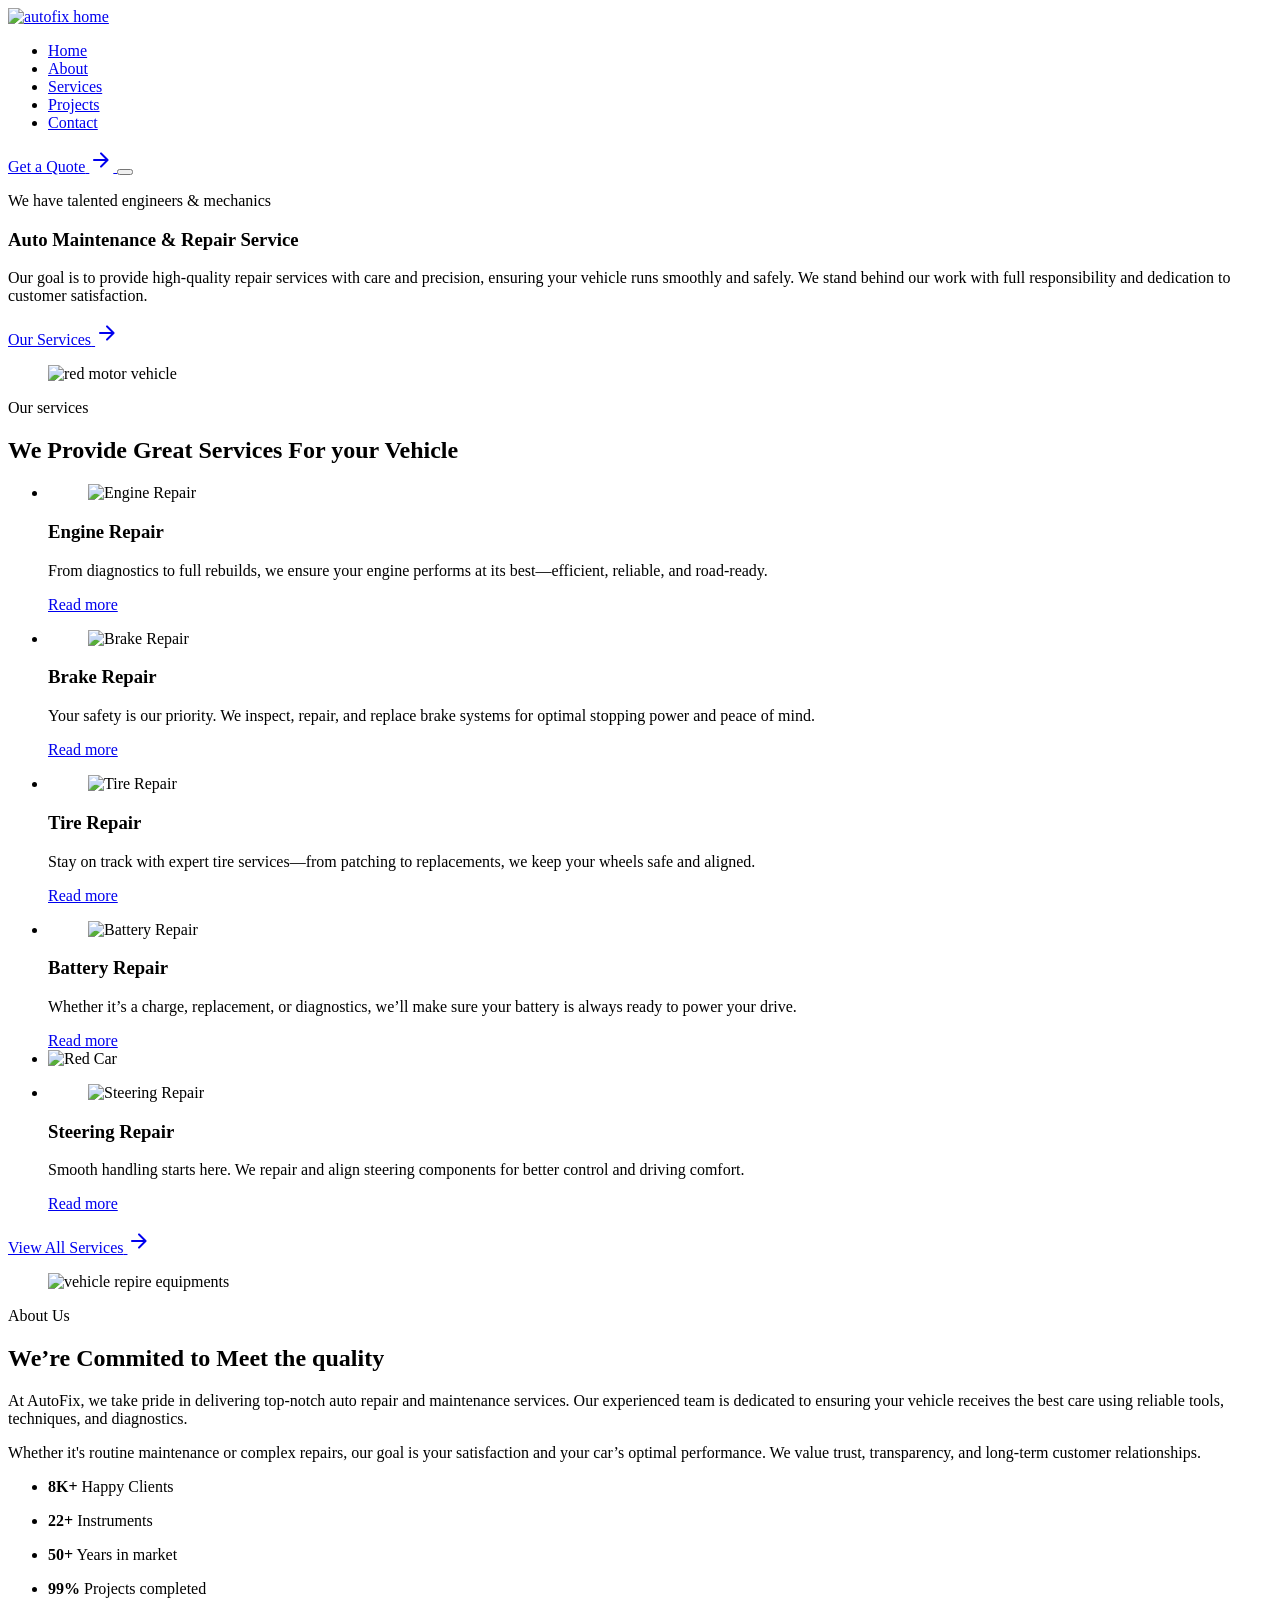
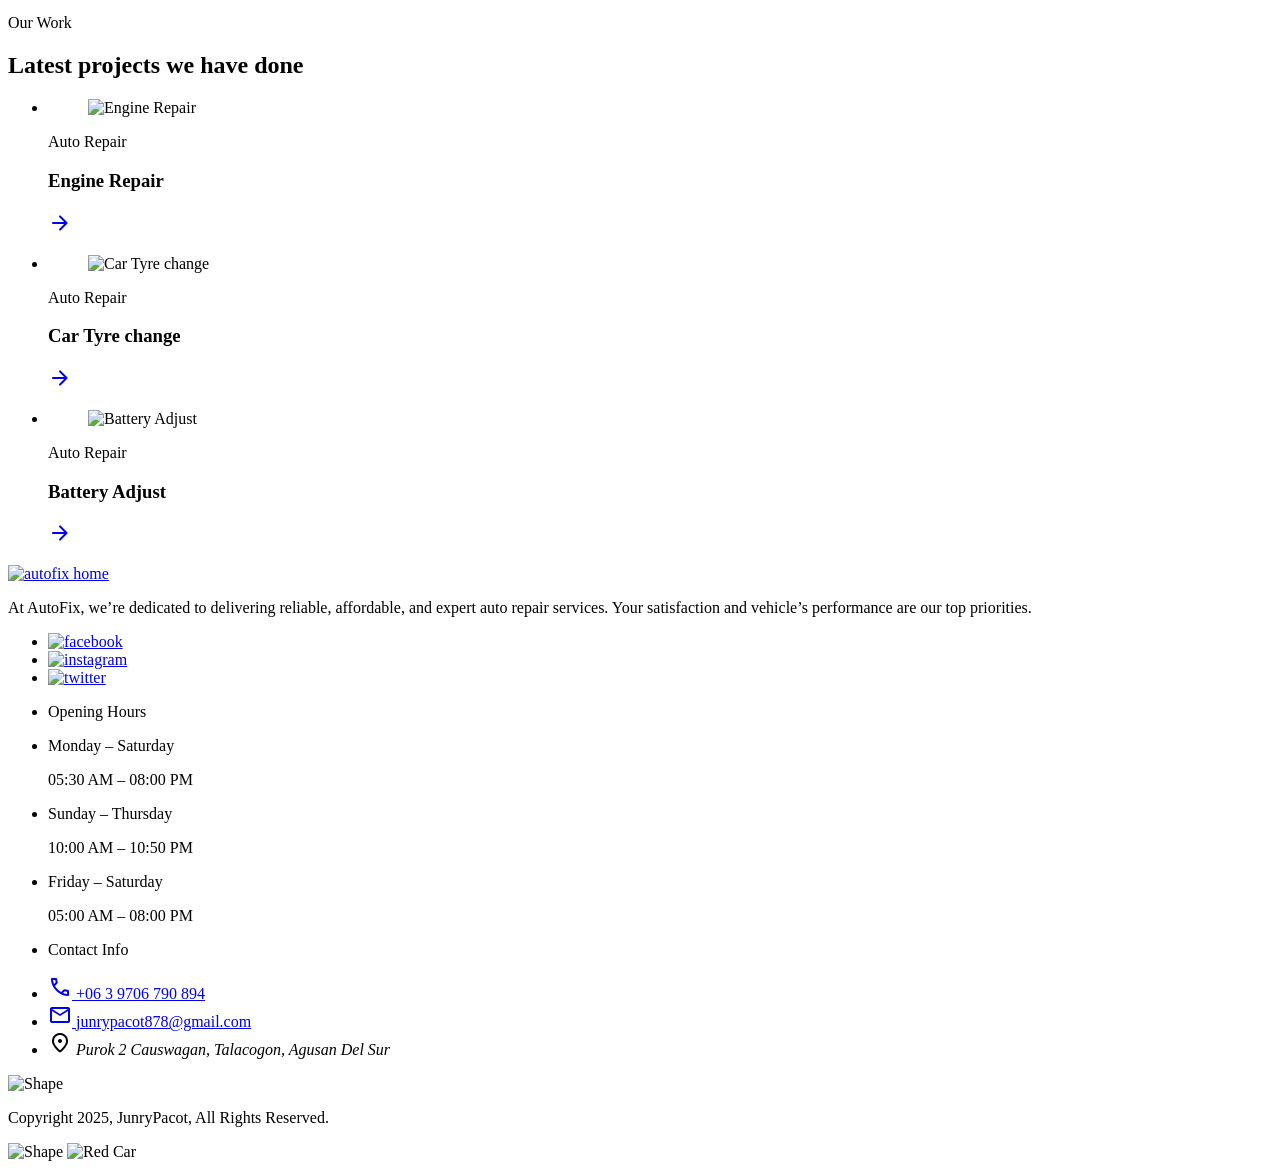
==== Autofix.html @ afc00304 "Create Autofix.html" ====
<!DOCTYPE html>
<html lang="en">

<head>
  <meta charset="UTF-8">
  <meta http-equiv="X-UA-Compatible" content="IE=edge">
  <meta name="viewport" content="width=device-width, initial-scale=1.0">

  <!-- 
    - primary meta tags
  -->
  <title>Autofix - Auto Maintenance & Repair Service</title>
  <meta name="title" content="Autofix - Auto Maintenance & Repair Service">
  <meta name="description" content="This is a vehicle repair html template made by codewithsadee">

  <!-- 
    - favicon
  -->
  <link rel="shortcut icon" href="favicon.svg" type="image/svg+xml">

  <!-- 
    - google font link
  -->
  <link rel="preconnect" href="https://fonts.googleapis.com">
  <link rel="preconnect" href="https://fonts.gstatic.com" crossorigin>
  <link href="https://fonts.googleapis.com/css2?family=Chakra+Petch:wght@400;600;700&family=Mulish&display=swap"
    rel="stylesheet">

  <!-- 
    - material icon font
  -->
  <link rel="stylesheet"
    href="https://fonts.googleapis.com/css2?family=Material+Symbols+Rounded:opsz,wght,FILL,GRAD@40,600,0,0" />

  <!-- 
    - custom css link
  -->
  <link rel="stylesheet" href="style.css">

  <!-- 
    - preload images
  -->
  <link rel="preload" as="image" href="hero-banner.png">
  <link rel="preload" as="image" href="hero-bg.jpg">

</head>

<body>

  <!-- 
    - #HEADER
  -->

  <header class="header">
    <div class="container">

      <a href="#" class="logo">
        <img src="logo.png" width="128" height="63" alt="autofix home">
      </a>

      <nav class="navbar" data-navbar>
  <ul class="navbar-list">

    <li>
      <a href="#home" class="navbar-link">Home</a> <!-- Add id="home" on your HERO section -->
    </li>

    <li>
      <a href="#about" class="navbar-link">About</a> <!-- Add id="about" to the ABOUT section -->
    </li>

    <li>
    <a href="#services" class="navbar-link">Services</a>

    </li>

    <li>
      <a href="#projects" class="navbar-link">Projects</a> <!-- Add id="projects" to WORK section -->
    </li>

    <li>
      <a href="#contact" class="navbar-link">Contact</a> <!-- Add id="contact" to footer or contact section -->
    </li>

  </ul>
</nav>


      <a href="#" class="btn btn-primary">
        <span class="span">Get a Quote</span>

        <span class="material-symbols-rounded">arrow_forward</span>
      </a>

      <button class="nav-toggle-btn" aria-label="toggle menu" data-nav-toggler>
        <span class="nav-toggle-icon icon-1"></span>
        <span class="nav-toggle-icon icon-2"></span>
        <span class="nav-toggle-icon icon-3"></span>
      </button>

    </div>
  </header>





  <main>
    <article>

      <!-- 
        - #HERO
      -->

      <!-- HERO Section -->
      <section id="home" class="hero has-bg-image" aria-label="home" style="background-image: url('hero-bg.jpg')">

        <div class="container">

          <div class="hero-content">

            <p class="section-subtitle :dark">We have talented engineers & mechanics</p>

            <h1 class="h1 section-title">Auto Maintenance & Repair Service</h1>

            <p class="section-text">
              Our goal is to provide high-quality repair services with care and precision, ensuring your vehicle runs smoothly and safely.
               We stand behind our work with full responsibility and dedication to customer satisfaction.
            </p>

            <a href="#services" class="btn">
              <span class="span">Our Services</span>

              <span class="material-symbols-rounded">arrow_forward</span>
            </a>

          </div>

          <figure class="hero-banner" style="--width: 1228; --height: 789;">
            <img src="hero-banner.png" width="1228" height="789" alt="red motor vehicle"
              class="move-anim">
          </figure>

        </div>
      </section>





      <!-- 
        - #SERVICE
      -->

      <section id="services" class="section service has-bg-image" aria-labelledby="service-label" style="background-image: url('service-bg.jpg')">


        <div class="container">

          <p class="section-subtitle :light" id="service-label">Our services</p>

          <h2 class="h2 section-title">We Provide Great Services For your Vehicle</h2>

          <ul class="service-list">

            <li>
              <div class="service-card">

                <figure class="card-icon">
                  <img src="services-1.png" width="110" height="110" loading="lazy" alt="Engine Repair">
                </figure>

                <h3 class="h3 card-title">Engine Repair</h3>

                <p class="card-text">
                   From diagnostics to full rebuilds, we ensure your engine performs at its best—efficient, reliable, and road-ready.
                </p>

                <a href="#" class="btn-link">Read more</a>

              </div>
            </li>

            <li>
              <div class="service-card">

                <figure class="card-icon">
                  <img src="services-2.png" width="110" height="110" loading="lazy" alt="Brake Repair">
                </figure>

                <h3 class="h3 card-title">Brake Repair</h3>

                <p class="card-text">
                  Your safety is our priority. We inspect, repair, and replace brake systems for optimal stopping power and peace of mind.
                </p>

                <a href="#" class="btn-link">Read more</a>

              </div>
            </li>

            <li>
              <div class="service-card">

                <figure class="card-icon">
                  <img src="services-3.png" width="110" height="110" loading="lazy" alt="Tire Repair">
                </figure>

                <h3 class="h3 card-title">Tire Repair</h3>

                <p class="card-text">
                  Stay on track with expert tire services—from patching to replacements, we keep your wheels safe and aligned.
                </p>

                <a href="#" class="btn-link">Read more</a>

              </div>
            </li>

            <li>
              <div class="service-card">

                <figure class="card-icon">
                  <img src="services-4.png" width="110" height="110" loading="lazy"
                    alt="Battery Repair">
                </figure>

                <h3 class="h3 card-title">Battery Repair</h3>

                <p class="card-text">
                   Whether it’s a charge, replacement, or diagnostics, we’ll make sure your battery is always ready to power your drive.
                </p>

                <a href="#" class="btn-link">Read more</a>

              </div>
            </li>

            <li class="service-banner">
              <img src="services-5.png" width="646" height="380" loading="lazy" alt="Red Car"
                class="move-anim">
            </li>

            <li>
              <div class="service-card">

                <figure class="card-icon">
                  <img src="services-6.png" width="110" height="110" loading="lazy"
                    alt="Steering Repair">
                </figure>

                <h3 class="h3 card-title">Steering Repair</h3>

                <p class="card-text">
                  Smooth handling starts here. We repair and align steering components for better control and driving comfort.
                </p>

                <a href="#" class="btn-link">Read more</a>

              </div>
            </li>

          </ul>

          <a href="#" class="btn">
            <span class="span">View All Services</span>

            <span class="material-symbols-rounded">arrow_forward</span>
          </a>

        </div>
      </section>





      <!-- 
        - #ABOUT
      -->

      <!-- ABOUT Section -->
      <section id="about" class="section about has-before" aria-labelledby="about-label">

        <div class="container">

          <figure class="about-banner">
            <img src="about-banner.png" width="540" height="540" loading="lazy"
              alt="vehicle repire equipments" class="w-100">
          </figure>

          <div class="about-content">

            <p class="section-subtitle :dark">About Us</p>

            <h2 class="h2 section-title">We’re Commited to Meet the quality</h2>

            <p class="section-text">
               At AutoFix, we take pride in delivering top-notch auto repair and maintenance services. Our experienced team is
               dedicated to ensuring your vehicle receives the best care using reliable tools, techniques, and diagnostics.
            </p>

            <p class="section-text">
               Whether it's routine maintenance or complex repairs, our goal is your satisfaction and your car’s optimal
               performance. We value trust, transparency, and long-term customer relationships.
            </p>

            <ul class="about-list">

              <li class="about-item">
                <p>
                  <strong class="display-1 strong">8K+</strong> Happy Clients
                </p>
              </li>

              <li class="about-item">
                <p>
                  <strong class="display-1 strong">22+</strong> Instruments
                </p>
              </li>

              <li class="about-item">
                <p>
                  <strong class="display-1 strong">50+</strong> Years in market
                </p>
              </li>

              <li class="about-item">
                <p>
                  <strong class="display-1 strong">99%</strong> Projects completed
                </p>
              </li>

            </ul>

          </div>

        </div>
      </section>





      <!-- 
        - #WORK
      -->

      <!-- WORK Section -->
       <section id="projects" class="section work" aria-labelledby="work-label">

        <div class="container">

          <p class="section-subtitle :light" id="work-label">Our Work</p>

          <h2 class="h2 section-title">Latest projects we have done</h2>

          <ul class="has-scrollbar">

            <li class="scrollbar-item">
              <div class="work-card">

                <figure class="card-banner img-holder" style="--width: 350; --height: 406;">
                  <img src="work-1.jpg" width="350" height="406" loading="lazy" alt="Engine Repair"
                    class="img-cover">
                </figure>

                <div class="card-content">
                  <p class="card-subtitle">Auto Repair</p>

                  <h3 class="h3 card-title">Engine Repair</h3>

                  <a href="#" class="card-btn">
                    <span class="material-symbols-rounded">arrow_forward</span>
                  </a>
                </div>

              </div>
            </li>

            <li class="scrollbar-item">
              <div class="work-card">

                <figure class="card-banner img-holder" style="--width: 350; --height: 406;">
                  <img src="work-2.jpg" width="350" height="406" loading="lazy" alt="Car Tyre change"
                    class="img-cover">
                </figure>

                <div class="card-content">
                  <p class="card-subtitle">Auto Repair</p>

                  <h3 class="h3 card-title">Car Tyre change</h3>

                  <a href="#" class="card-btn">
                    <span class="material-symbols-rounded">arrow_forward</span>
                  </a>
                </div>

              </div>
            </li>

            <li class="scrollbar-item">
              <div class="work-card">

                <figure class="card-banner img-holder" style="--width: 350; --height: 406;">
                  <img src="work-3.jpg" width="350" height="406" loading="lazy" alt="Battery Adjust"
                    class="img-cover">
                </figure>

                <div class="card-content">
                  <p class="card-subtitle">Auto Repair</p>

                  <h3 class="h3 card-title">Battery Adjust</h3>

                  <a href="#" class="card-btn">
                    <span class="material-symbols-rounded">arrow_forward</span>
                  </a>
                </div>

              </div>
            </li>

          </ul>

        </div>
      </section>

    </article>
  </main>





  <!-- 
    - #FOOTER
  -->

  <!-- You can add an ID to the footer -->
    <footer class="footer" id="contact">


    <div class="footer-top section">
      <div class="container">

        <div class="footer-brand">

          <a href="#" class="logo">
            <img src="logo.png" width="128" height="63" alt="autofix home">
          </a>

          <p class="footer-text">
            At AutoFix, we’re dedicated to delivering reliable, affordable, and expert auto repair services. Your satisfaction and vehicle’s performance are our top priorities.
         </p>
          </p>

          <ul class="social-list">

            <li>
              <a href="#" class="social-link">
                <img src="facebook.svg" alt="facebook">
              </a>
            </li>

            <li>
              <a href="#" class="social-link">
                <img src="instagram.svg" alt="instagram">
              </a>
            </li>

            <li>
              <a href="#" class="social-link">
                <img src="twitter.svg" alt="twitter">
              </a>
            </li>

          </ul>

        </div>

        <ul class="footer-list">

          <li>
            <p class="h3">Opening Hours</p>
          </li>

          <li>
            <p class="p">Monday – Saturday</p>

            <span class="span">05:30 AM – 08:00 PM</span>
          </li>

          <li>
            <p class="p">Sunday – Thursday</p>

            <span class="span">10:00 AM – 10:50 PM</span>
          </li>

          <li>
            <p class="p">Friday – Saturday</p>

            <span class="span">05:00 AM – 08:00 PM</span>
          </li>

        </ul>

        <ul class="footer-list">

          <li>
            <p class="h3">Contact Info</p>
          </li>

          <li>
            <a href="tel:+01234567890" class="footer-link">
              <span class="material-symbols-rounded">call</span>

              <span class="span">+06 3 9706 790 894</span>
            </a>
          </li>

          <li>
            <a href="mailto:junrypacot878@gmail.com" class="footer-link">
              <span class="material-symbols-rounded">mail</span>

              <span class="span">junrypacot878@gmail.com</span>
            </a>
          </li>

          <li>
            <address class="footer-link address">
              <span class="material-symbols-rounded">location_on</span>

              <span class="span">Purok 2 Causwagan, Talacogon, Agusan Del Sur </span>
            </address>
          </li>

        </ul>

      </div>

      <img src="footer-shape-3.png" width="637" height="173" loading="lazy" alt="Shape"
        class="shape shape-3 move-anim">

    </div>

    <div class="footer-bottom">
      <div class="container">

        <p class="copyright">Copyright 2025, JunryPacot, All Rights Reserved.</p>

        <img src="footer-shape-2.png" width="778" height="335" loading="lazy" alt="Shape"
          class="shape shape-2">

        <img src="footer-shape-1.png" width="805" height="652" loading="lazy" alt="Red Car"
          class="shape shape-1 move-anim">

      </div>
    </div>

  </footer>





  <!-- 
    - custom js link
  -->
  <script src="script.js"></script>

</body>

</html>
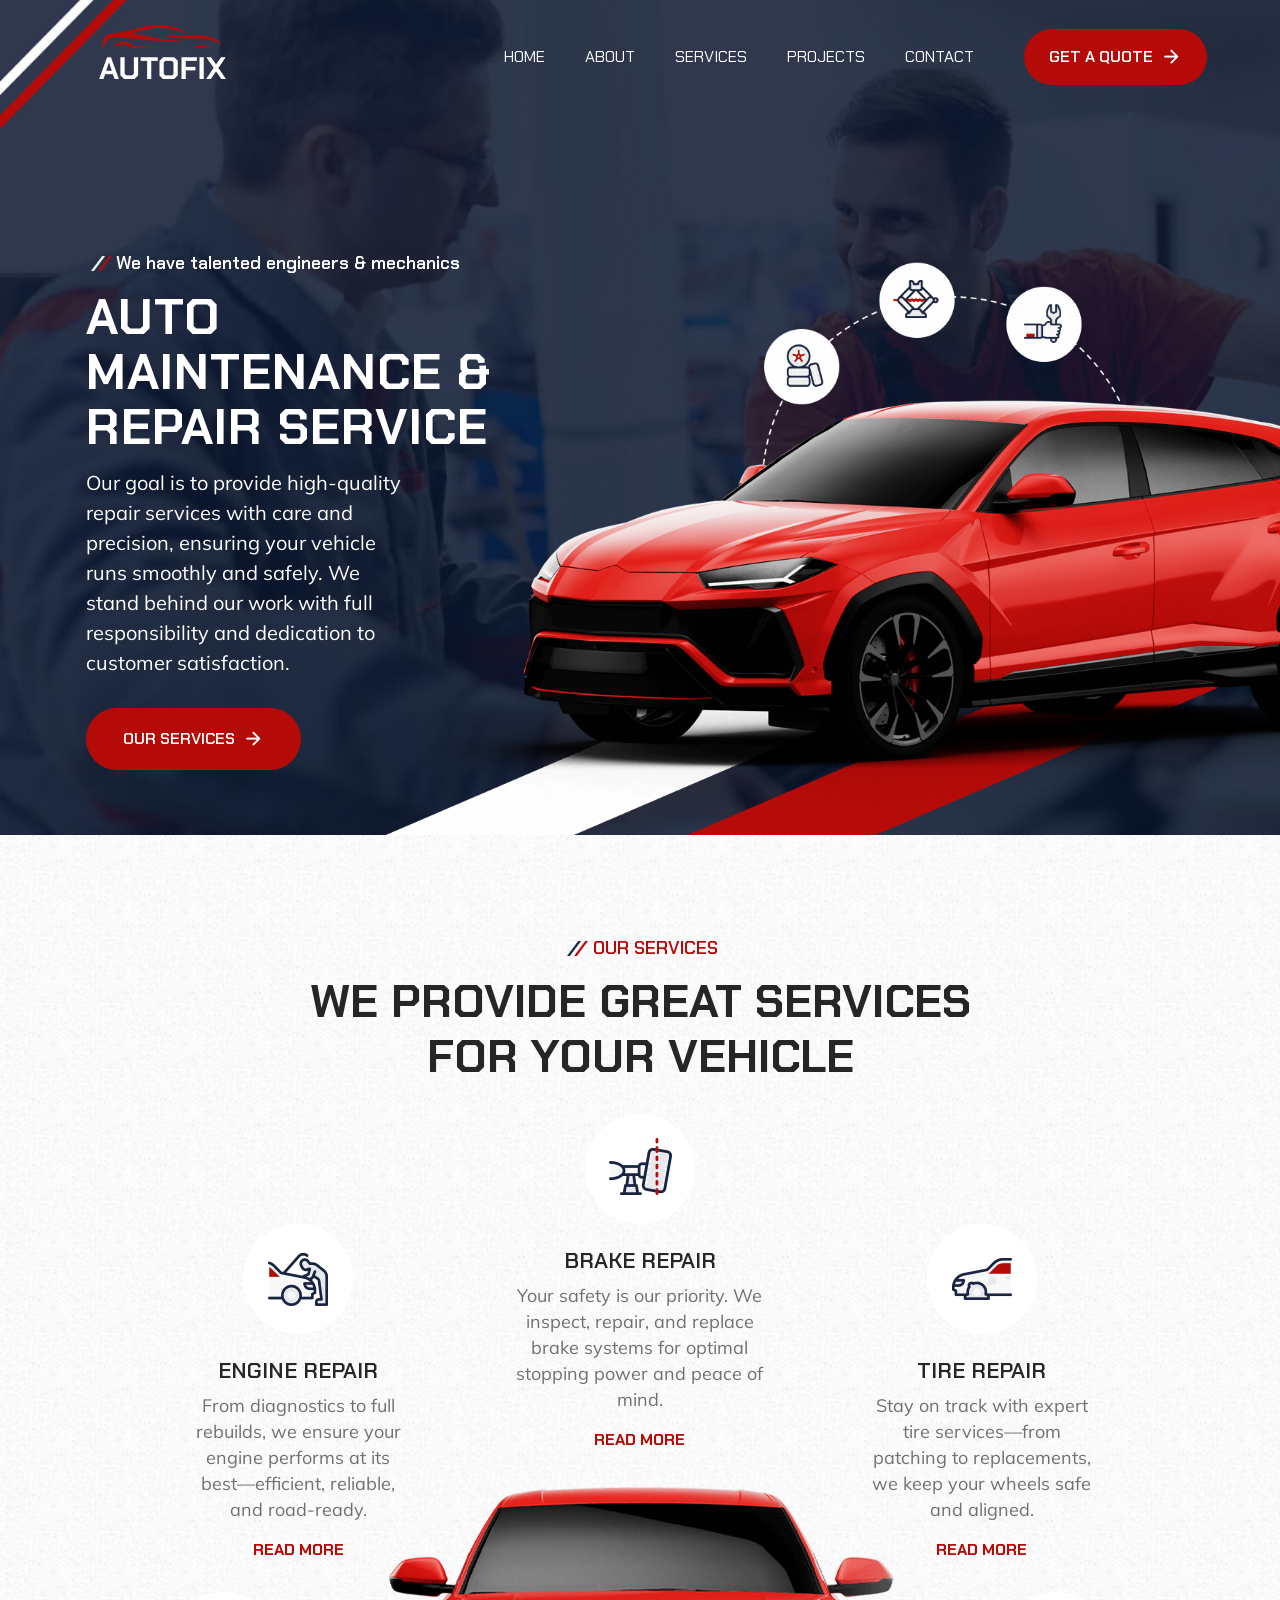
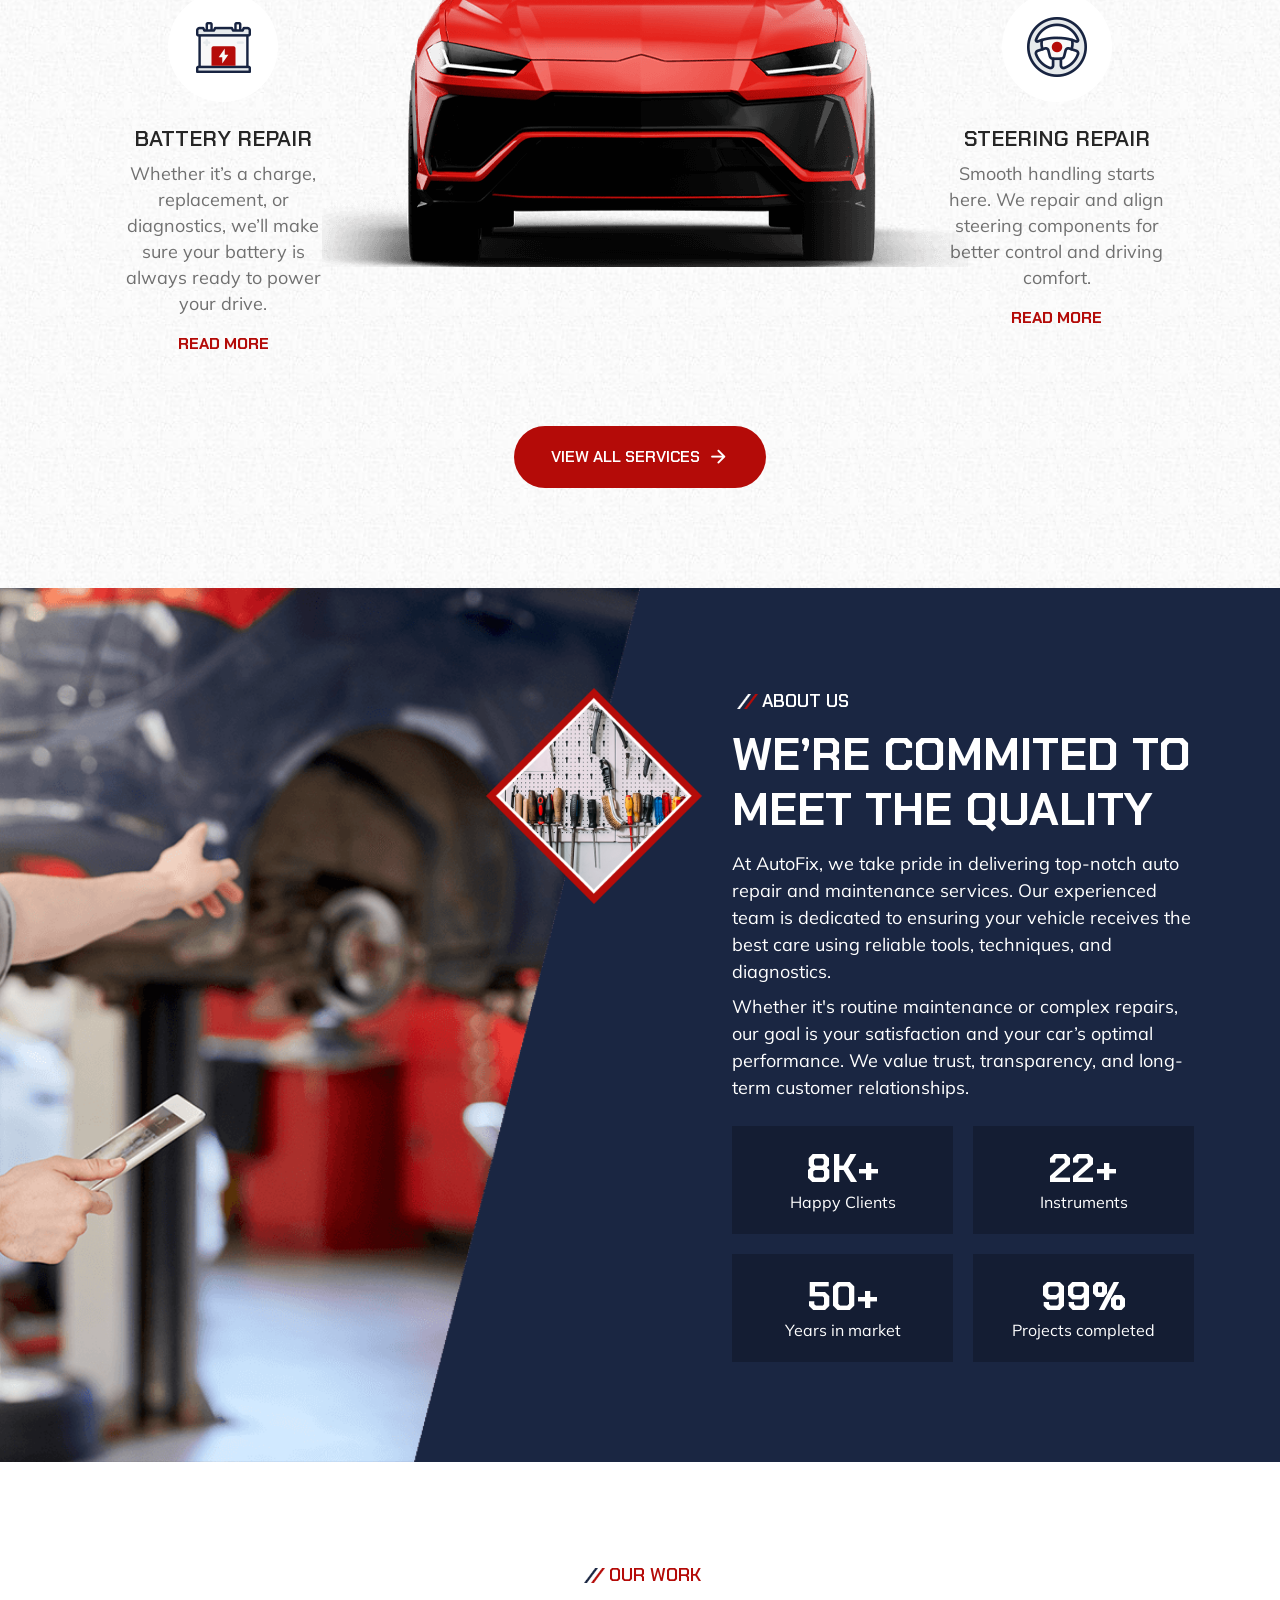
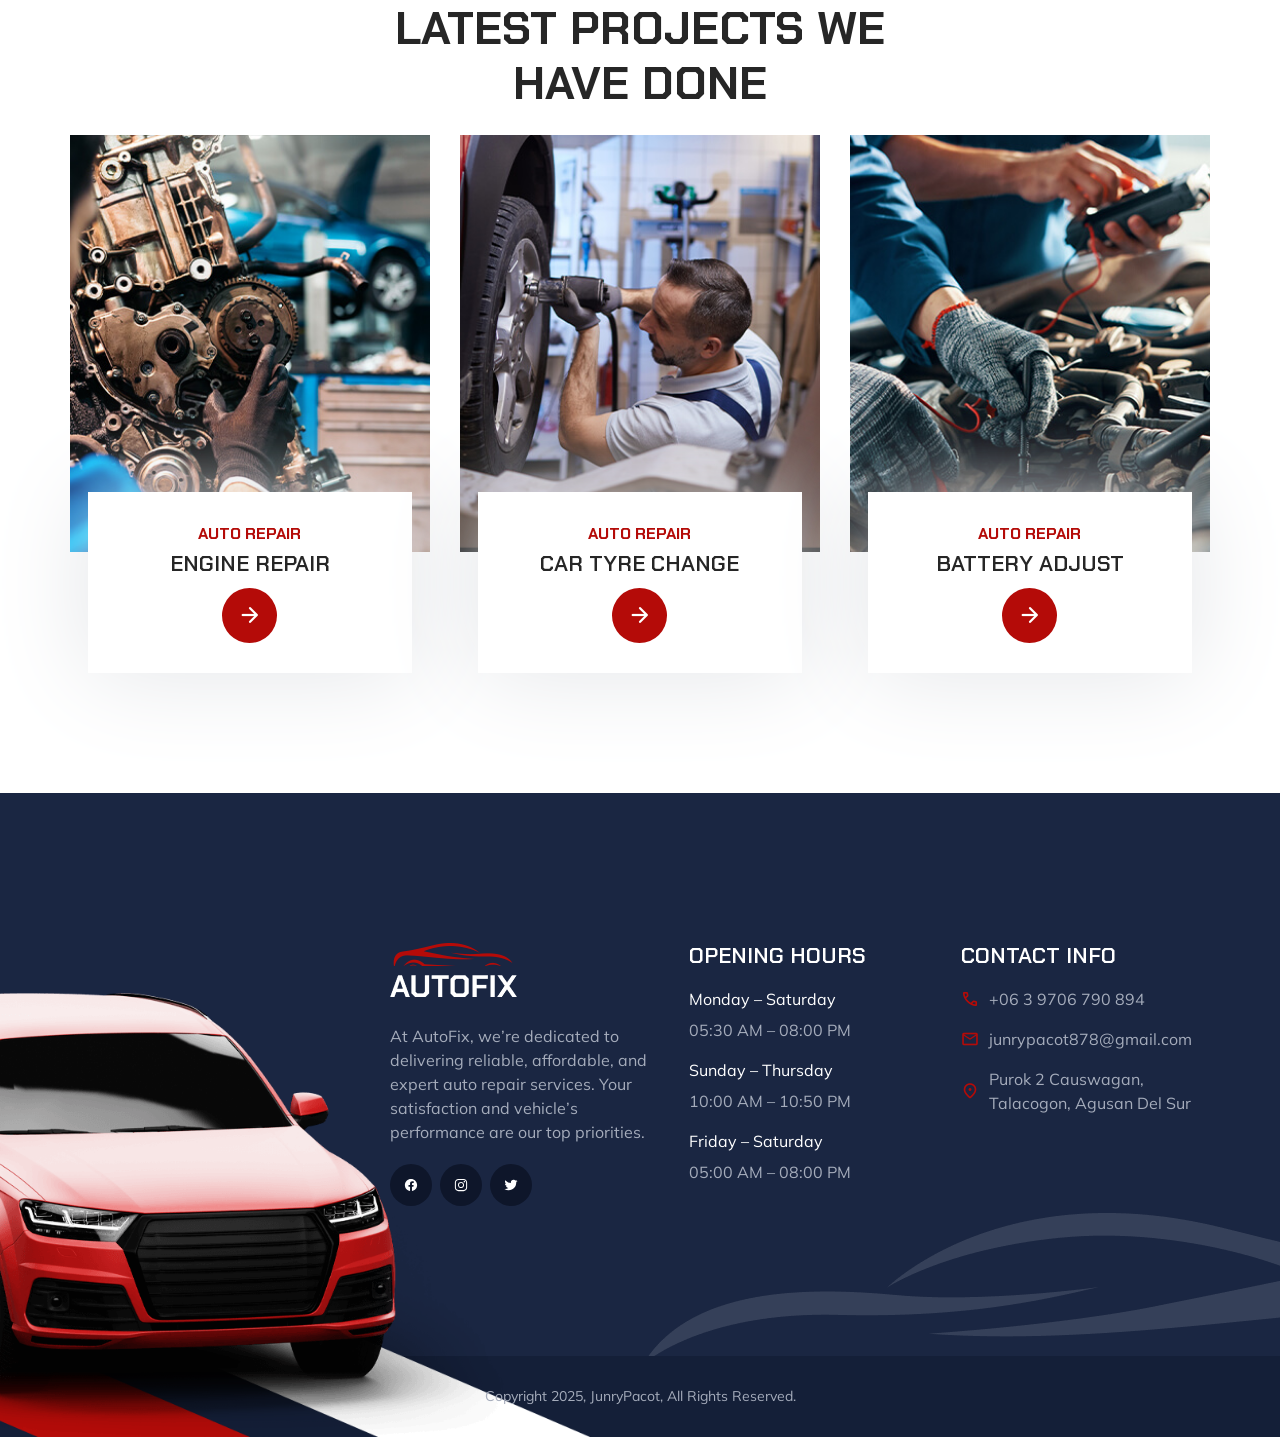
==== commit b454551b: "Update Autofix.html" ====
--- a/Autofix.html
+++ b/Autofix.html
@@ -16,7 +16,7 @@
   <!-- 
     - favicon
   -->
-  <link rel="shortcut icon" href="favicon.svg" type="image/svg+xml">
+  <link rel="shortcut icon" href="https://junrypacot.github.io/Autofix_/favicon.svg" type="image/svg+xml">
 
   <!-- 
     - google font link
@@ -35,13 +35,13 @@
   <!-- 
     - custom css link
   -->
-  <link rel="stylesheet" href="style.css">
+  <link rel="stylesheet" href="https://junrypacot.github.io/Autofix_/style.css">
 
   <!-- 
     - preload images
   -->
-  <link rel="preload" as="image" href="hero-banner.png">
-  <link rel="preload" as="image" href="hero-bg.jpg">
+  <link rel="preload" as="image" href="https://junrypacot.github.io/Autofix_/hero-banner.png">
+  <link rel="preload" as="image" href="https://junrypacot.github.io/Autofix_/hero-bg.jpg">
 
 </head>
 
@@ -55,7 +55,7 @@
     <div class="container">
 
       <a href="#" class="logo">
-        <img src="logo.png" width="128" height="63" alt="autofix home">
+        <img src="https://junrypacot.github.io/Autofix_/logo.png" width="128" height="63" alt="autofix home">
       </a>
 
       <nav class="navbar" data-navbar>
@@ -113,7 +113,7 @@
       -->
 
       <!-- HERO Section -->
-      <section id="home" class="hero has-bg-image" aria-label="home" style="background-image: url('hero-bg.jpg')">
+      <section id="home" class="hero has-bg-image" aria-label="home" style="background-image: url('https://junrypacot.github.io/Autofix_/hero-bg.jpg')">
 
         <div class="container">
 
@@ -137,7 +137,7 @@
           </div>
 
           <figure class="hero-banner" style="--width: 1228; --height: 789;">
-            <img src="hero-banner.png" width="1228" height="789" alt="red motor vehicle"
+            <img src="https://junrypacot.github.io/Autofix_/hero-banner.png" width="1228" height="789" alt="red motor vehicle"
               class="move-anim">
           </figure>
 
@@ -152,7 +152,7 @@
         - #SERVICE
       -->
 
-      <section id="services" class="section service has-bg-image" aria-labelledby="service-label" style="background-image: url('service-bg.jpg')">
+      <section id="services" class="section service has-bg-image" aria-labelledby="service-label" style="background-image: url('https://junrypacot.github.io/Autofix_/service-bg.jpg')">
 
 
         <div class="container">
@@ -167,7 +167,7 @@
               <div class="service-card">
 
                 <figure class="card-icon">
-                  <img src="services-1.png" width="110" height="110" loading="lazy" alt="Engine Repair">
+                  <img src="https://junrypacot.github.io/Autofix_/services-1.png" width="110" height="110" loading="lazy" alt="Engine Repair">
                 </figure>
 
                 <h3 class="h3 card-title">Engine Repair</h3>
@@ -185,7 +185,7 @@
               <div class="service-card">
 
                 <figure class="card-icon">
-                  <img src="services-2.png" width="110" height="110" loading="lazy" alt="Brake Repair">
+                  <img src="https://junrypacot.github.io/Autofix_/services-2.png" width="110" height="110" loading="lazy" alt="Brake Repair">
                 </figure>
 
                 <h3 class="h3 card-title">Brake Repair</h3>
@@ -203,7 +203,7 @@
               <div class="service-card">
 
                 <figure class="card-icon">
-                  <img src="services-3.png" width="110" height="110" loading="lazy" alt="Tire Repair">
+                  <img src="https://junrypacot.github.io/Autofix_/services-3.png" width="110" height="110" loading="lazy" alt="Tire Repair">
                 </figure>
 
                 <h3 class="h3 card-title">Tire Repair</h3>
@@ -221,7 +221,7 @@
               <div class="service-card">
 
                 <figure class="card-icon">
-                  <img src="services-4.png" width="110" height="110" loading="lazy"
+                  <img src="https://junrypacot.github.io/Autofix_/services-4.png" width="110" height="110" loading="lazy"
                     alt="Battery Repair">
                 </figure>
 
@@ -237,7 +237,7 @@
             </li>
 
             <li class="service-banner">
-              <img src="services-5.png" width="646" height="380" loading="lazy" alt="Red Car"
+              <img src="https://junrypacot.github.io/Autofix_/services-5.png" width="646" height="380" loading="lazy" alt="Red Car"
                 class="move-anim">
             </li>
 
@@ -245,7 +245,7 @@
               <div class="service-card">
 
                 <figure class="card-icon">
-                  <img src="services-6.png" width="110" height="110" loading="lazy"
+                  <img src="https://junrypacot.github.io/Autofix_/services-6.png" width="110" height="110" loading="lazy"
                     alt="Steering Repair">
                 </figure>
 
@@ -285,7 +285,7 @@
         <div class="container">
 
           <figure class="about-banner">
-            <img src="about-banner.png" width="540" height="540" loading="lazy"
+            <img src="https://junrypacot.github.io/Autofix_/about-banner.png" width="540" height="540" loading="lazy"
               alt="vehicle repire equipments" class="w-100">
           </figure>
 
@@ -361,7 +361,7 @@
               <div class="work-card">
 
                 <figure class="card-banner img-holder" style="--width: 350; --height: 406;">
-                  <img src="work-1.jpg" width="350" height="406" loading="lazy" alt="Engine Repair"
+                  <img src="https://junrypacot.github.io/Autofix_/work-1.jpg" width="350" height="406" loading="lazy" alt="Engine Repair"
                     class="img-cover">
                 </figure>
 
@@ -382,7 +382,7 @@
               <div class="work-card">
 
                 <figure class="card-banner img-holder" style="--width: 350; --height: 406;">
-                  <img src="work-2.jpg" width="350" height="406" loading="lazy" alt="Car Tyre change"
+                  <img src="https://junrypacot.github.io/Autofix_/work-2.jpg" width="350" height="406" loading="lazy" alt="Car Tyre change"
                     class="img-cover">
                 </figure>
 
@@ -403,7 +403,7 @@
               <div class="work-card">
 
                 <figure class="card-banner img-holder" style="--width: 350; --height: 406;">
-                  <img src="work-3.jpg" width="350" height="406" loading="lazy" alt="Battery Adjust"
+                  <img src="https://junrypacot.github.io/Autofix_/work-3.jpg" width="350" height="406" loading="lazy" alt="Battery Adjust"
                     class="img-cover">
                 </figure>
 
@@ -446,7 +446,7 @@
         <div class="footer-brand">
 
           <a href="#" class="logo">
-            <img src="logo.png" width="128" height="63" alt="autofix home">
+            <img src="https://junrypacot.github.io/Autofix_/logo.png" width="128" height="63" alt="autofix home">
           </a>
 
           <p class="footer-text">
@@ -458,19 +458,19 @@
 
             <li>
               <a href="#" class="social-link">
-                <img src="facebook.svg" alt="facebook">
+                <img src="https://junrypacot.github.io/Autofix_/facebook.svg" alt="facebook">
               </a>
             </li>
 
             <li>
               <a href="#" class="social-link">
-                <img src="instagram.svg" alt="instagram">
+                <img src="https://junrypacot.github.io/Autofix_/instagram.svg" alt="instagram">
               </a>
             </li>
 
             <li>
               <a href="#" class="social-link">
-                <img src="twitter.svg" alt="twitter">
+                <img src="https://junrypacot.github.io/Autofix_/twitter.svg" alt="twitter">
               </a>
             </li>
 
@@ -538,7 +538,7 @@
 
       </div>
 
-      <img src="footer-shape-3.png" width="637" height="173" loading="lazy" alt="Shape"
+      <img src="https://junrypacot.github.io/Autofix_/footer-shape-3.png" width="637" height="173" loading="lazy" alt="Shape"
         class="shape shape-3 move-anim">
 
     </div>
@@ -548,10 +548,10 @@
 
         <p class="copyright">Copyright 2025, JunryPacot, All Rights Reserved.</p>
 
-        <img src="footer-shape-2.png" width="778" height="335" loading="lazy" alt="Shape"
+        <img src="https://junrypacot.github.io/Autofix_/footer-shape-2.png" width="778" height="335" loading="lazy" alt="Shape"
           class="shape shape-2">
 
-        <img src="footer-shape-1.png" width="805" height="652" loading="lazy" alt="Red Car"
+        <img src="https://junrypacot.github.io/Autofix_/footer-shape-1.png" width="805" height="652" loading="lazy" alt="Red Car"
           class="shape shape-1 move-anim">
 
       </div>
@@ -566,7 +566,7 @@
   <!-- 
     - custom js link
   -->
-  <script src="script.js"></script>
+  <script src="https://junrypacot.github.io/Autofix_/script.js"></script>
 
 </body>
 
